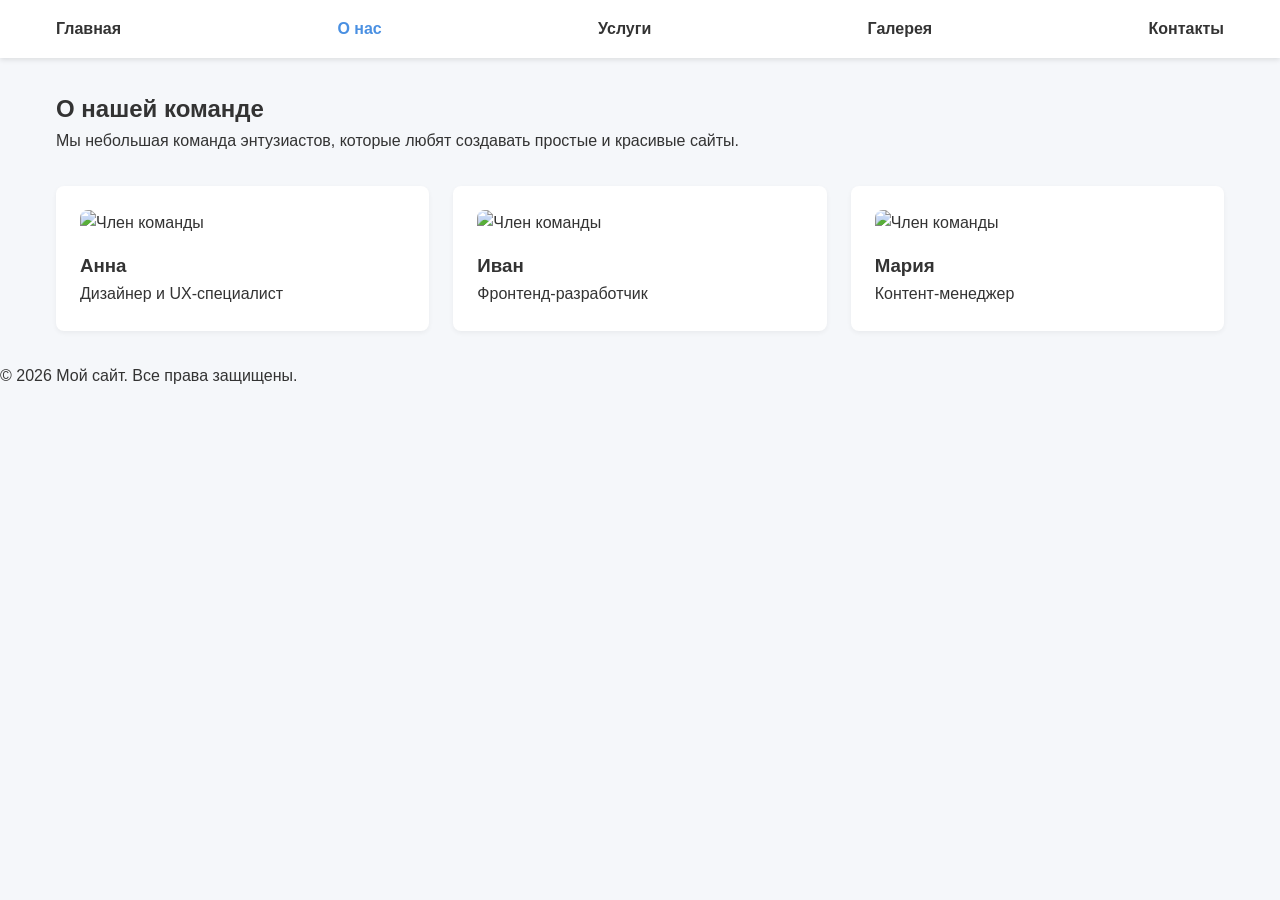
==== about.html @ 513c691a "Add new files and modifed README.md" ====
<!DOCTYPE html>
<html lang="ru">
<head>
  <meta charset="UTF-8" />
  <meta name="viewport" content="width=device-width, initial-scale=1.0" />
  <title>О нас | Мой сайт</title>
  <link rel="stylesheet" href="css/style.css" />
</head>
<body>
  <header>
    <nav>
      <a href="index.html">Главная</a>
      <a href="about.html" class="active">О нас</a>
      <a href="services.html">Услуги</a>
      <a href="gallery.html">Галерея</a>
      <a href="contact.html">Контакты</a>
    </nav>
  </header>

  <main>
    <section class="page-intro">
      <h2>О нашей команде</h2>
      <p>Мы небольшая команда энтузиастов, которые любят создавать простые и красивые сайты.</p>
    </section>

    <section class="team">
      <div class="member slide-up">
        <img src="https://images.unsplash.com/photo-1573496359142-b8d87734a5a2?w=400&q=80" alt="Член команды" />
        <h3>Анна</h3>
        <p>Дизайнер и UX-специалист</p>
      </div>
      <div class="member slide-up">
        <img src="https://images.unsplash.com/photo-1519085360753-af0119f7cbe7?w=400&q=80" alt="Член команды" />
        <h3>Иван</h3>
        <p>Фронтенд-разработчик</p>
      </div>
      <div class="member slide-up">
        <img src="https://images.unsplash.com/photo-1494790108377-be9c29b29330?w=400&q=80" alt="Член команды" />
        <h3>Мария</h3>
        <p>Контент-менеджер</p>
      </div>
    </section>
  </main>

  <footer>
    <p>&copy; 2026 Мой сайт. Все права защищены.</p>
  </footer>

  <script src="js/script.js"></script>
</body>
</html>
---- css/style.css ----
:root {
  --primary: #4a90e2;
  --secondary: #f5f7fa;
  --dark: #333;
  --light: #fff;
}

* { box-sizing: border-box; margin: 0; padding: 0; }

body {
  font-family: Arial, sans-serif;
  line-height: 1.6;
  color: var(--dark);
  background: var(--secondary);
}

header {
  background: var(--light);
  padding: 1rem 0;
  box-shadow: 0 2px 5px rgba(0,0,0,0.1);
}

nav {
  max-width: 1200px;
  margin: 0 auto;
  display: flex;
  justify-content: space-between;
  align-items: center;
  flex-wrap: wrap;
  gap: 1rem;
  padding: 0 1rem;
}

nav a {
  text-decoration: none;
  color: var(--dark);
  font-weight: 600;
  transition: color 0.3s;
}

nav a:hover, nav a.active {
  color: var(--primary);
}

main {
  max-width: 1200px;
  margin: 2rem auto;
  padding: 0 1rem;
}

.hero {
  text-align: center;
  padding: 3rem 1rem;
  background: linear-gradient(135deg, var(--primary), #2c5aa0);
  color: var(--light);
  border-radius: 8px;
  margin-bottom: 2rem;
}

.hero h1 { margin-bottom: 1rem; }

#cta-button {
  margin-top: 1rem;
  padding: 0.75rem 1.5rem;
  background: var(--light);
  color: var(--primary);
  border: none;
  border-radius: 4px;
  cursor: pointer;
  font-size: 1rem;
  transition: transform 0.2s, background 0.2s;
}

#cta-button:hover {
  transform: scale(1.05);
  background: #eef2f7;
}

.features, .team, .services-grid, .gallery-grid {
  display: grid;
  grid-template-columns: repeat(auto-fit, minmax(300px, 1fr));
  gap: 1.5rem;
  margin-top: 2rem;
}

.card, .member, .service-card {
  background: var(--light);
  padding: 1.5rem;
  border-radius: 8px;
  box-shadow: 0 2px 5px rgba(0,0,0,0.05);
}

.member img {
  width: 100%;
  height: 250px;
  object-fit: cover;
  border-radius: 8px;
  margin-bottom: 1rem;
}

.service-card .action-btn {
  margin-top: 1rem;
  padding: 0.5rem 1rem;
  background: var(--primary);
  color: var(--light);
  border: none;
  border-radius: 4px;
  cursor: pointer;
}

.gallery-item {
  width: 100%;
  border-radius: 8px;
  display: block;
  transition: transform 0.3s ease;
}

.zoom-on-hover:hover { transform: scale(1.05); }

.contact-form-wrapper {
  max-width: 500px;
  margin: 0 auto;
}

form label { display: block; margin-top: 1rem; font-weight: 600; }
form input, form textarea {
  width: 100%;
  padding: 0.75rem;
  margin-top: 0.5rem;
  border: 1px solid #ccc;
  border-radius: 4px;
}

form button {
  margin-top: 1.5rem;
}
@keyframes shake {
  0% { transform: translateX(0); }
  10% { transform: translateX(-5px); }
  20% { transform: translateX(5px); }
  30% { transform: translateX(-5px); }
  40% { transform: translateX(5px); }
  50% { transform: translateX(-5px); }
  60% { transform: translateX(5px); }
  70% { transform: translateX(-5px); }
  80% { transform: translateX(5px); }
  90% { transform: translateX(-5px); }
  100% { transform: translateX(0); }
}
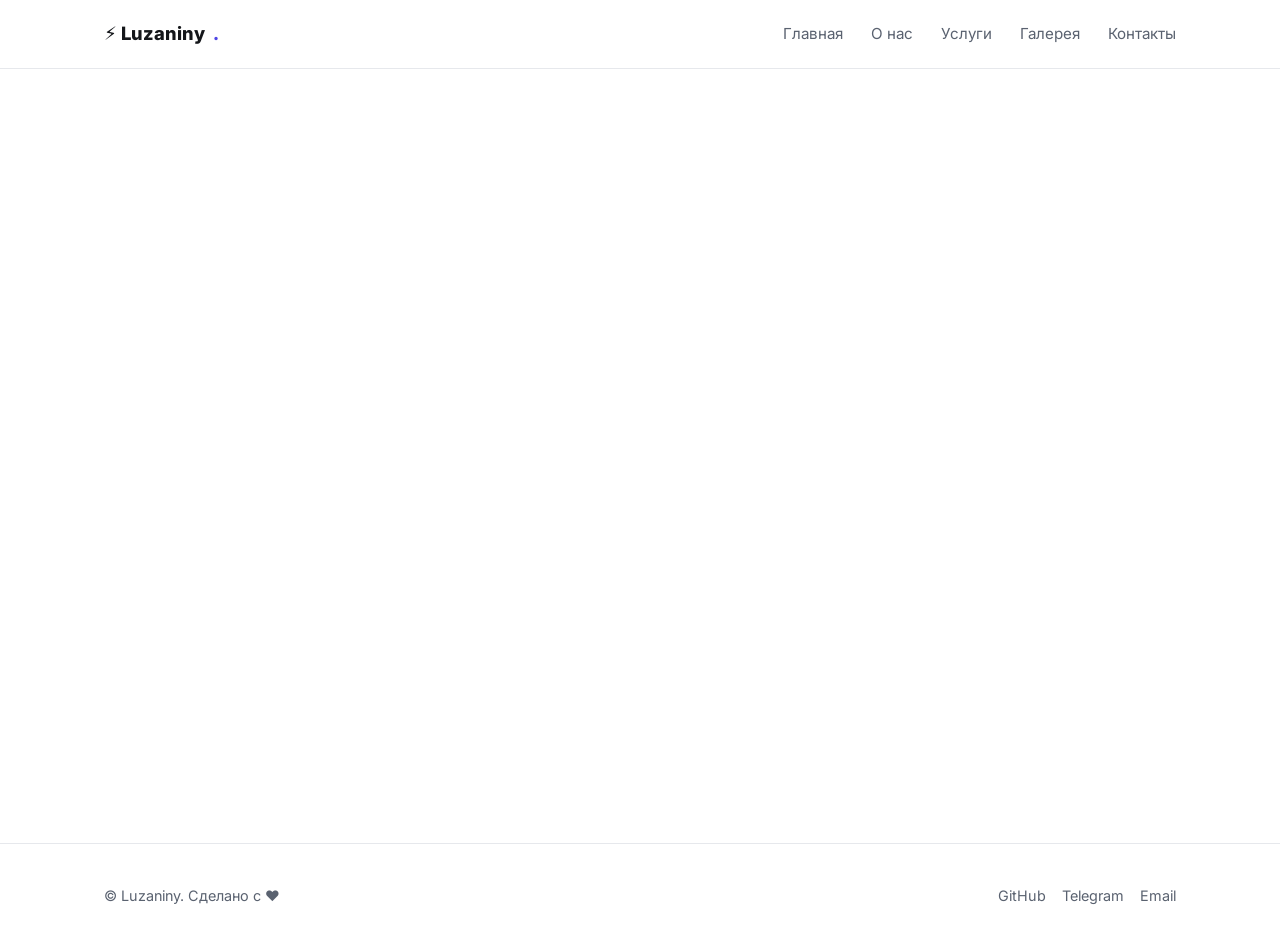
==== commit 9a0f48d1: "Updates all files" ====
--- a/about.html
+++ b/about.html
@@ -3,49 +3,90 @@
 <head>
   <meta charset="UTF-8" />
   <meta name="viewport" content="width=device-width, initial-scale=1.0" />
-  <title>О нас | Мой сайт</title>
+  <title>О нас — Luzaniny</title>
+  <meta name="description" content="Небольшая команда, создающая статические сайты с 2020 года." />
+  <link rel="icon" href="data:image/svg+xml,<svg xmlns='http://www.w3.org/2000/svg' viewBox='0 0 100 100'><text y='.9em' font-size='90'>⚡</text></svg>" />
+  <link rel="preconnect" href="https://fonts.googleapis.com" />
+  <link rel="preconnect" href="https://fonts.gstatic.com" crossorigin />
+  <link href="https://fonts.googleapis.com/css2?family=Inter:wght@400;500;600;700;800&display=swap" rel="stylesheet" />
   <link rel="stylesheet" href="css/style.css" />
 </head>
 <body>
-  <header>
-    <nav>
-      <a href="index.html">Главная</a>
-      <a href="about.html" class="active">О нас</a>
-      <a href="services.html">Услуги</a>
-      <a href="gallery.html">Галерея</a>
-      <a href="contact.html">Контакты</a>
-    </nav>
+
+  <header class="site-header">
+    <div class="container nav">
+      <a href="index.html" class="logo">⚡ Luzaniny<span>.</span></a>
+      <ul class="nav-links" id="navLinks">
+        <li><a href="index.html">Главная</a></li>
+        <li><a href="about.html">О нас</a></li>
+        <li><a href="services.html">Услуги</a></li>
+        <li><a href="gallery.html">Галерея</a></li>
+        <li><a href="contacts.html">Контакты</a></li>
+      </ul>
+      <button class="burger" id="burger" aria-label="Меню">
+        <span></span><span></span><span></span>
+      </button>
+    </div>
   </header>
 
   <main>
-    <section class="page-intro">
-      <h2>О нашей команде</h2>
-      <p>Мы небольшая команда энтузиастов, которые любят создавать простые и красивые сайты.</p>
-    </section>
+    <section class="container">
+      <div class="section-head reveal">
+        <h2>О нас</h2>
+        <p>Небольшая команда, которая любит чистый код и продуманный дизайн</p>
+      </div>
 
-    <section class="team">
-      <div class="member slide-up">
-        <img src="https://images.unsplash.com/photo-1573496359142-b8d87734a5a2?w=400&q=80" alt="Член команды" />
-        <h3>Анна</h3>
-        <p>Дизайнер и UX-специалист</p>
+      <div class="about-grid">
+        <div class="about-text reveal">
+          <h2>Кто мы</h2>
+          <p>
+            Мы — команда веб-разработчиков, специализирующаяся на создании
+            статических сайтов: лендингов, портфолио и визиток.
+            С 2020 года мы помогли десяткам клиентов запустить быстрые,
+            красивые и надёжные сайты без лишних зависимостей.
+          </p>
+          <p>
+            Наш подход прост: минимум технологий — максимум результата.
+            Мы используем чистый HTML, CSS и JavaScript, чтобы сайт
+            загружался мгновенно и работал на любом устройстве.
+          </p>
+          <p>
+            Каждый проект мы начинаем с обсуждения задачи, а не с шаблона.
+            Это позволяет подобрать решение под конкретные цели клиента.
+          </p>
+        </div>
+        <div class="about-visual reveal">👥</div>
       </div>
-      <div class="member slide-up">
-        <img src="https://images.unsplash.com/photo-1519085360753-af0119f7cbe7?w=400&q=80" alt="Член команды" />
-        <h3>Иван</h3>
-        <p>Фронтенд-разработчик</p>
-      </div>
-      <div class="member slide-up">
-        <img src="https://images.unsplash.com/photo-1494790108377-be9c29b29330?w=400&q=80" alt="Член команды" />
-        <h3>Мария</h3>
-        <p>Контент-менеджер</p>
+
+      <div class="stats reveal">
+        <div class="stat">
+          <b>50+</b>
+          <span>Проектов сдано</span>
+        </div>
+        <div class="stat">
+          <b>5 лет</b>
+          <span>На рынке</span>
+        </div>
+        <div class="stat">
+          <b>98%</b>
+          <span>Довольных клиентов</span>
+        </div>
       </div>
     </section>
   </main>
 
   <footer>
-    <p>&copy; 2026 Мой сайт. Все права защищены.</p>
+    <div class="container footer-inner">
+      <div>© <span id="year"></span> Luzaniny. Сделано с ♥</div>
+      <div class="socials">
+        <a href="https://github.com/luzaninyhsema-dev" target="_blank" rel="noopener">GitHub</a>
+        <a href="https://t.me/" target="_blank" rel="noopener">Telegram</a>
+        <a href="mailto:hello@example.com">Email</a>
+      </div>
+    </div>
   </footer>
 
-  <script src="js/script.js"></script>
+  <button class="to-top" id="toTop" aria-label="Наверх">↑</button>
+  <script src="js/main.js"></script>
 </body>
-</html>
+</html>
--- a/css/style.css
+++ b/css/style.css
@@ -1,149 +1,534 @@
+/* ---------- Переменные ---------- */
 :root {
-  --primary: #4a90e2;
-  --secondary: #f5f7fa;
-  --dark: #333;
-  --light: #fff;
-}
-
+  --bg: #ffffff;
+  --bg-soft: #f6f7f9;
+  --text: #14161a;
+  --text-soft: #5a6270;
+  --border: #e6e8ec;
+  --accent: #4f46e5;
+  --accent-hover: #4338ca;
+  --radius: 14px;
+  --shadow: 0 8px 24px rgba(20, 22, 26, 0.06);
+  --shadow-lg: 0 16px 40px rgba(20, 22, 26, 0.10);
+  --max: 1120px;
+  --pad: 24px;
+}
+
+@media (prefers-color-scheme: dark) {
+  :root {
+    --bg: #0e1014;
+    --bg-soft: #161a21;
+    --text: #f2f4f8;
+    --text-soft: #a1a8b4;
+    --border: #232833;
+    --accent: #818cf8;
+    --accent-hover: #a5b4fc;
+    --shadow: 0 8px 24px rgba(0,0,0,0.4);
+    --shadow-lg: 0 16px 40px rgba(0,0,0,0.55);
+  }
+}
+
+/* ---------- База ---------- */
 * { box-sizing: border-box; margin: 0; padding: 0; }
+html { scroll-behavior: smooth; }
 
 body {
-  font-family: Arial, sans-serif;
+  font-family: 'Inter', system-ui, -apple-system, 'Segoe UI', Roboto, sans-serif;
+  background: var(--bg);
+  color: var(--text);
   line-height: 1.6;
-  color: var(--dark);
-  background: var(--secondary);
-}
-
-header {
-  background: var(--light);
-  padding: 1rem 0;
-  box-shadow: 0 2px 5px rgba(0,0,0,0.1);
-}
-
-nav {
-  max-width: 1200px;
+  -webkit-font-smoothing: antialiased;
+  transition: background .3s, color .3s;
+}
+
+img { max-width: 100%; display: block; }
+a { color: inherit; text-decoration: none; }
+h1, h2, h3 { line-height: 1.2; letter-spacing: -0.02em; }
+h1 { font-size: clamp(2rem, 5vw, 3.5rem); font-weight: 800; }
+h2 { font-size: clamp(1.6rem, 3.5vw, 2.4rem); font-weight: 700; }
+h3 { font-size: 1.15rem; font-weight: 600; }
+
+.container {
+  max-width: var(--max);
   margin: 0 auto;
-  display: flex;
+  padding: 0 var(--pad);
+}
+
+section { padding: 96px 0; }
+
+/* ---------- Кнопки ---------- */
+.btn {
+  display: inline-flex;
+  align-items: center;
+  gap: 8px;
+  padding: 12px 22px;
+  border-radius: 10px;
+  font-weight: 600;
+  font-size: 0.95rem;
+  border: 1px solid transparent;
+  cursor: pointer;
+  transition: transform .15s, background .2s, border-color .2s, color .2s;
+  font-family: inherit;
+}
+.btn:active { transform: scale(0.98); }
+.btn-primary { background: var(--accent); color: #fff; }
+.btn-primary:hover { background: var(--accent-hover); }
+.btn-ghost {
+  background: transparent;
+  border-color: var(--border);
+  color: var(--text);
+}
+.btn-ghost:hover { border-color: var(--accent); color: var(--accent); }
+
+/* ---------- Header ---------- */
+.site-header {
+  position: sticky;
+  top: 0;
+  z-index: 100;
+  background: color-mix(in srgb, var(--bg) 85%, transparent);
+  backdrop-filter: blur(12px);
+  border-bottom: 1px solid var(--border);
+}
+.nav {
+  display: flex;
+  align-items: center;
   justify-content: space-between;
-  align-items: center;
+  height: 68px;
+}
+.logo {
+  font-weight: 800;
+  font-size: 1.15rem;
+  display: flex;
+  align-items: center;
+  gap: 8px;
+}
+.logo span { color: var(--accent); }
+
+.nav-links {
+  display: flex;
+  gap: 28px;
+  list-style: none;
+}
+.nav-links a {
+  font-size: 0.95rem;
+  color: var(--text-soft);
+  transition: color .2s;
+  padding: 6px 0;
+  position: relative;
+}
+.nav-links a:hover { color: var(--text); }
+.nav-links a.active {
+  color: var(--accent);
+  font-weight: 600;
+}
+.nav-links a.active::after {
+  content: '';
+  position: absolute;
+  left: 0; right: 0; bottom: -2px;
+  height: 2px;
+  background: var(--accent);
+  border-radius: 2px;
+}
+
+.burger {
+  display: none;
+  background: none;
+  border: none;
+  cursor: pointer;
+  width: 40px;
+  height: 40px;
+  flex-direction: column;
+  justify-content: center;
+  gap: 5px;
+  align-items: center;
+}
+.burger span {
+  display: block;
+  width: 22px;
+  height: 2px;
+  background: var(--text);
+  transition: .25s;
+}
+
+/* ---------- Hero ---------- */
+.hero { padding: 120px 0 96px; text-align: center; }
+.hero p.lead {
+  font-size: clamp(1rem, 2vw, 1.2rem);
+  color: var(--text-soft);
+  max-width: 640px;
+  margin: 20px auto 36px;
+}
+.hero-actions {
+  display: flex;
+  gap: 12px;
+  justify-content: center;
   flex-wrap: wrap;
-  gap: 1rem;
-  padding: 0 1rem;
-}
-
-nav a {
-  text-decoration: none;
-  color: var(--dark);
-  font-weight: 600;
-  transition: color 0.3s;
-}
-
-nav a:hover, nav a.active {
-  color: var(--primary);
-}
-
-main {
-  max-width: 1200px;
-  margin: 2rem auto;
-  padding: 0 1rem;
-}
-
-.hero {
+}
+
+.badge {
+  display: inline-flex;
+  align-items: center;
+  gap: 8px;
+  padding: 6px 14px;
+  border-radius: 999px;
+  border: 1px solid var(--border);
+  background: var(--bg-soft);
+  color: var(--text-soft);
+  font-size: 0.85rem;
+  margin-bottom: 24px;
+}
+.badge::before {
+  content: '';
+  width: 6px; height: 6px;
+  background: #22c55e;
+  border-radius: 50%;
+  box-shadow: 0 0 0 3px color-mix(in srgb, #22c55e 25%, transparent);
+}
+
+/* ---------- Секции ---------- */
+.section-head {
   text-align: center;
-  padding: 3rem 1rem;
-  background: linear-gradient(135deg, var(--primary), #2c5aa0);
-  color: var(--light);
-  border-radius: 8px;
-  margin-bottom: 2rem;
-}
-
-.hero h1 { margin-bottom: 1rem; }
-
-#cta-button {
-  margin-top: 1rem;
-  padding: 0.75rem 1.5rem;
-  background: var(--light);
-  color: var(--primary);
+  max-width: 640px;
+  margin: 0 auto;
+}
+.section-head p { color: var(--text-soft); margin-top: 12px; }
+
+/* ---------- Features ---------- */
+.features-grid {
+  display: grid;
+  grid-template-columns: repeat(auto-fit, minmax(260px, 1fr));
+  gap: 20px;
+  margin-top: 56px;
+}
+.feature {
+  background: var(--bg-soft);
+  border: 1px solid var(--border);
+  padding: 28px;
+  border-radius: var(--radius);
+  transition: transform .25s, box-shadow .25s, border-color .25s;
+}
+.feature:hover {
+  transform: translateY(-4px);
+  box-shadow: var(--shadow-lg);
+  border-color: color-mix(in srgb, var(--accent) 40%, var(--border));
+}
+.feature-icon {
+  font-size: 1.6rem;
+  width: 46px;
+  height: 46px;
+  display: flex;
+  align-items: center;
+  justify-content: center;
+  background: color-mix(in srgb, var(--accent) 12%, transparent);
+  border-radius: 12px;
+  margin-bottom: 18px;
+}
+.feature p { color: var(--text-soft); margin-top: 8px; font-size: 0.95rem; }
+
+/* ---------- Общий grid карточек ---------- */
+.cards-grid {
+  display: grid;
+  grid-template-columns: repeat(auto-fit, minmax(280px, 1fr));
+  gap: 20px;
+  margin-top: 56px;
+}
+.card {
+  border-radius: var(--radius);
+  overflow: hidden;
+  border: 1px solid var(--border);
+  background: var(--bg-soft);
+  transition: transform .25s, box-shadow .25s;
+}
+.card:hover { transform: translateY(-4px); box-shadow: var(--shadow-lg); }
+.card-thumb {
+  aspect-ratio: 16 / 10;
+  display: flex;
+  align-items: center;
+  justify-content: center;
+  color: #fff;
+  font-size: 2rem;
+  font-weight: 800;
+  background: linear-gradient(135deg, var(--accent), color-mix(in srgb, var(--accent) 40%, #ec4899));
+}
+.card-body { padding: 20px; }
+.card-body p { color: var(--text-soft); font-size: 0.92rem; margin-top: 6px; }
+
+/* ---------- About page ---------- */
+.about-grid {
+  display: grid;
+  grid-template-columns: 1.2fr 1fr;
+  gap: 60px;
+  align-items: center;
+  margin-top: 40px;
+}
+.about-text p { color: var(--text-soft); margin-bottom: 16px; }
+.about-text h2 { margin-bottom: 20px; }
+.about-visual {
+  aspect-ratio: 1;
+  border-radius: var(--radius);
+  background: linear-gradient(135deg, var(--accent), color-mix(in srgb, var(--accent) 40%, #ec4899));
+  display: flex;
+  align-items: center;
+  justify-content: center;
+  font-size: 5rem;
+  color: #fff;
+}
+
+.stats {
+  display: grid;
+  grid-template-columns: repeat(3, 1fr);
+  gap: 20px;
+  margin-top: 64px;
+}
+.stat {
+  text-align: center;
+  padding: 24px;
+  border: 1px solid var(--border);
+  border-radius: var(--radius);
+  background: var(--bg-soft);
+}
+.stat b {
+  display: block;
+  font-size: 2rem;
+  color: var(--accent);
+  font-weight: 800;
+}
+.stat span { color: var(--text-soft); font-size: 0.9rem; }
+
+/* ---------- Services ---------- */
+.services-list {
+  display: grid;
+  gap: 20px;
+  margin-top: 56px;
+}
+.service {
+  display: grid;
+  grid-template-columns: 60px 1fr auto;
+  gap: 24px;
+  align-items: center;
+  padding: 28px;
+  border: 1px solid var(--border);
+  border-radius: var(--radius);
+  background: var(--bg-soft);
+  transition: transform .25s, box-shadow .25s, border-color .25s;
+}
+.service:hover {
+  transform: translateY(-3px);
+  box-shadow: var(--shadow-lg);
+  border-color: color-mix(in srgb, var(--accent) 40%, var(--border));
+}
+.service-icon {
+  font-size: 1.8rem;
+  width: 60px;
+  height: 60px;
+  display: flex;
+  align-items: center;
+  justify-content: center;
+  background: color-mix(in srgb, var(--accent) 12%, transparent);
+  border-radius: 14px;
+}
+.service-body p { color: var(--text-soft); margin-top: 6px; font-size: 0.95rem; }
+.service-price {
+  font-weight: 700;
+  color: var(--accent);
+  font-size: 1.1rem;
+  white-space: nowrap;
+}
+
+/* ---------- Gallery ---------- */
+.gallery-grid {
+  display: grid;
+  grid-template-columns: repeat(auto-fill, minmax(240px, 1fr));
+  gap: 16px;
+  margin-top: 56px;
+}
+.gallery-item {
+  aspect-ratio: 1;
+  border-radius: var(--radius);
+  overflow: hidden;
+  cursor: pointer;
+  position: relative;
+  background: linear-gradient(135deg, var(--accent), color-mix(in srgb, var(--accent) 40%, #ec4899));
+  display: flex;
+  align-items: center;
+  justify-content: center;
+  color: #fff;
+  font-size: 2.2rem;
+  font-weight: 800;
+  transition: transform .3s, box-shadow .3s;
+}
+.gallery-item:hover { transform: scale(1.03); box-shadow: var(--shadow-lg); }
+.gallery-item::after {
+  content: '🔍';
+  position: absolute;
+  inset: 0;
+  background: rgba(0,0,0,0.4);
+  display: flex;
+  align-items: center;
+  justify-content: center;
+  font-size: 2rem;
+  opacity: 0;
+  transition: opacity .25s;
+}
+.gallery-item:hover::after { opacity: 1; }
+
+/* Lightbox */
+.lightbox {
+  position: fixed;
+  inset: 0;
+  background: rgba(0,0,0,0.85);
+  z-index: 999;
+  display: none;
+  align-items: center;
+  justify-content: center;
+  padding: 24px;
+  cursor: zoom-out;
+}
+.lightbox.open { display: flex; }
+.lightbox-content {
+  max-width: 90vw;
+  max-height: 90vh;
+  color: #fff;
+  font-size: 5rem;
+  font-weight: 800;
+  padding: 60px 80px;
+  border-radius: var(--radius);
+  background: linear-gradient(135deg, var(--accent), color-mix(in srgb, var(--accent) 40%, #ec4899));
+}
+
+/* ---------- Contact ---------- */
+.contact-wrap {
+  display: grid;
+  grid-template-columns: 1fr 1.2fr;
+  gap: 60px;
+  margin-top: 56px;
+}
+.contact-info p { color: var(--text-soft); margin-bottom: 24px; }
+.contact-item {
+  display: flex;
+  align-items: center;
+  gap: 14px;
+  padding: 14px 0;
+  border-bottom: 1px solid var(--border);
+}
+.contact-item:last-child { border-bottom: none; }
+.contact-item b { display: block; }
+.contact-item span { color: var(--text-soft); font-size: 0.9rem; }
+.contact-item .icon {
+  font-size: 1.3rem;
+  width: 42px; height: 42px;
+  display: flex; align-items: center; justify-content: center;
+  background: color-mix(in srgb, var(--accent) 12%, transparent);
+  border-radius: 10px;
+}
+
+.contact-form {
+  display: grid;
+  gap: 14px;
+}
+.contact-form input,
+.contact-form textarea {
+  width: 100%;
+  padding: 14px 16px;
+  border-radius: 10px;
+  border: 1px solid var(--border);
+  background: var(--bg);
+  color: var(--text);
+  font-family: inherit;
+  font-size: 0.95rem;
+  transition: border-color .2s, box-shadow .2s;
+}
+.contact-form input:focus,
+.contact-form textarea:focus {
+  outline: none;
+  border-color: var(--accent);
+  box-shadow: 0 0 0 3px color-mix(in srgb, var(--accent) 20%, transparent);
+}
+.contact-form textarea { min-height: 140px; resize: vertical; }
+
+/* ---------- Footer ---------- */
+footer {
+  padding: 40px 0;
+  border-top: 1px solid var(--border);
+}
+.footer-inner {
+  display: flex;
+  justify-content: space-between;
+  align-items: center;
+  flex-wrap: wrap;
+  gap: 16px;
+  color: var(--text-soft);
+  font-size: 0.9rem;
+}
+.socials { display: flex; gap: 16px; }
+.socials a { transition: color .2s; }
+.socials a:hover { color: var(--accent); }
+
+/* ---------- Наверх ---------- */
+.to-top {
+  position: fixed;
+  bottom: 24px;
+  right: 24px;
+  width: 44px;
+  height: 44px;
+  border-radius: 50%;
+  background: var(--accent);
+  color: #fff;
   border: none;
-  border-radius: 4px;
   cursor: pointer;
-  font-size: 1rem;
-  transition: transform 0.2s, background 0.2s;
-}
-
-#cta-button:hover {
-  transform: scale(1.05);
-  background: #eef2f7;
-}
-
-.features, .team, .services-grid, .gallery-grid {
-  display: grid;
-  grid-template-columns: repeat(auto-fit, minmax(300px, 1fr));
-  gap: 1.5rem;
-  margin-top: 2rem;
-}
-
-.card, .member, .service-card {
-  background: var(--light);
-  padding: 1.5rem;
-  border-radius: 8px;
-  box-shadow: 0 2px 5px rgba(0,0,0,0.05);
-}
-
-.member img {
-  width: 100%;
-  height: 250px;
-  object-fit: cover;
-  border-radius: 8px;
-  margin-bottom: 1rem;
-}
-
-.service-card .action-btn {
-  margin-top: 1rem;
-  padding: 0.5rem 1rem;
-  background: var(--primary);
-  color: var(--light);
-  border: none;
-  border-radius: 4px;
-  cursor: pointer;
-}
-
-.gallery-item {
-  width: 100%;
-  border-radius: 8px;
-  display: block;
-  transition: transform 0.3s ease;
-}
-
-.zoom-on-hover:hover { transform: scale(1.05); }
-
-.contact-form-wrapper {
-  max-width: 500px;
-  margin: 0 auto;
-}
-
-form label { display: block; margin-top: 1rem; font-weight: 600; }
-form input, form textarea {
-  width: 100%;
-  padding: 0.75rem;
-  margin-top: 0.5rem;
-  border: 1px solid #ccc;
-  border-radius: 4px;
-}
-
-form button {
-  margin-top: 1.5rem;
-}
-@keyframes shake {
-  0% { transform: translateX(0); }
-  10% { transform: translateX(-5px); }
-  20% { transform: translateX(5px); }
-  30% { transform: translateX(-5px); }
-  40% { transform: translateX(5px); }
-  50% { transform: translateX(-5px); }
-  60% { transform: translateX(5px); }
-  70% { transform: translateX(-5px); }
-  80% { transform: translateX(5px); }
-  90% { transform: translateX(-5px); }
-  100% { transform: translateX(0); }
-}
+  display: flex;
+  align-items: center;
+  justify-content: center;
+  opacity: 0;
+  pointer-events: none;
+  transition: opacity .3s, transform .3s;
+  box-shadow: var(--shadow-lg);
+  font-size: 1.2rem;
+  z-index: 90;
+}
+.to-top.visible { opacity: 1; pointer-events: auto; }
+.to-top:hover { transform: translateY(-3px); }
+
+/* ---------- Появление при скролле ---------- */
+.reveal {
+  opacity: 0;
+  transform: translateY(24px);
+  transition: opacity .7s ease, transform .7s ease;
+}
+.reveal.visible { opacity: 1; transform: none; }
+
+/* ---------- Адаптив ---------- */
+@media (max-width: 860px) {
+  .about-grid,
+  .contact-wrap { grid-template-columns: 1fr; gap: 40px; }
+  .service { grid-template-columns: 60px 1fr; }
+  .service-price { grid-column: 2; }
+}
+
+@media (max-width: 760px) {
+  section { padding: 72px 0; }
+  .hero { padding: 80px 0 64px; }
+  .nav-links {
+    position: fixed;
+    inset: 68px 0 auto 0;
+    flex-direction: column;
+    background: var(--bg);
+    border-bottom: 1px solid var(--border);
+    padding: 20px var(--pad);
+    gap: 16px;
+    transform: translateY(-120%);
+    transition: transform .3s;
+  }
+  .nav-links.open { transform: translateY(0); }
+  .burger { display: flex; }
+  .burger.open span:nth-child(1) { transform: translateY(7px) rotate(45deg); }
+  .burger.open span:nth-child(2) { opacity: 0; }
+  .burger.open span:nth-child(3) { transform: translateY(-7px) rotate(-45deg); }
+  .stats { grid-template-columns: 1fr; }
+}
+
+@media (prefers-reduced-motion: reduce) {
+  * { animation: none !important; transition: none !important; }
+  html { scroll-behavior: auto; }
+  .reveal { opacity: 1; transform: none; }
+}
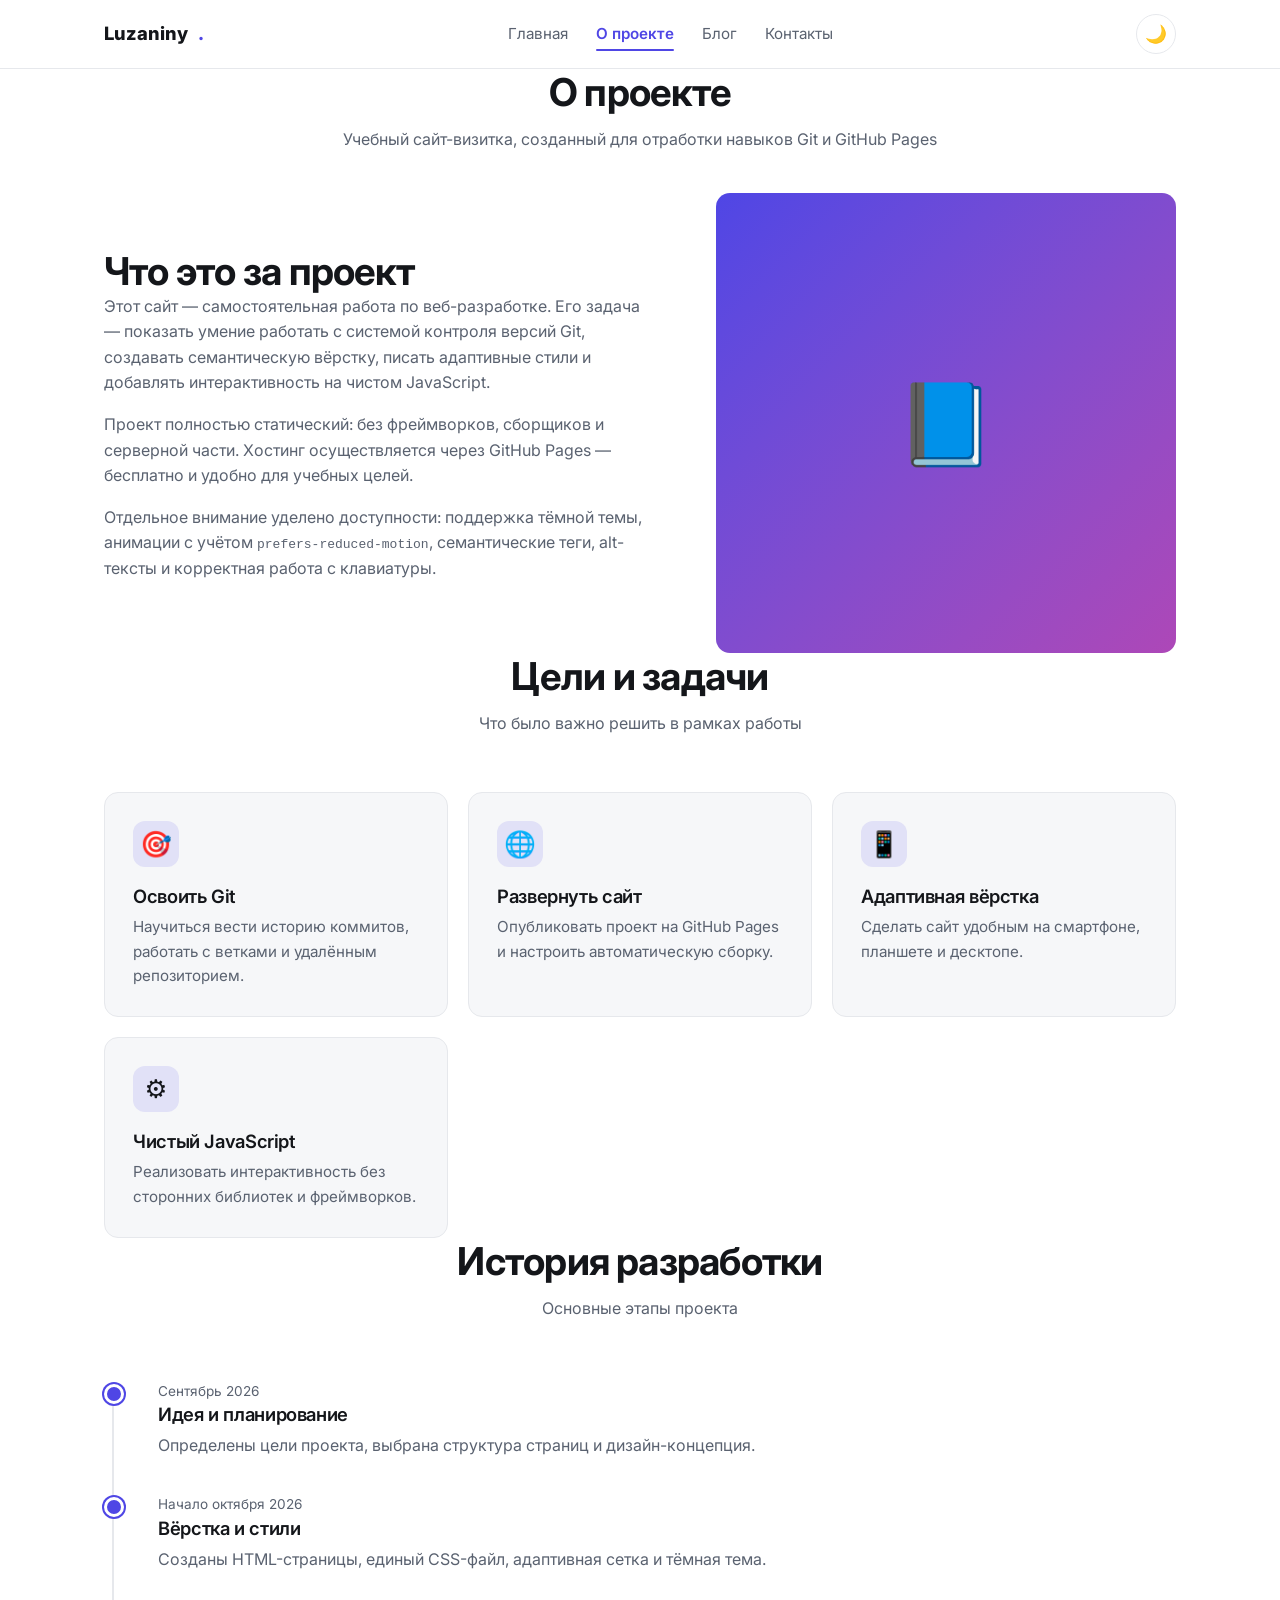
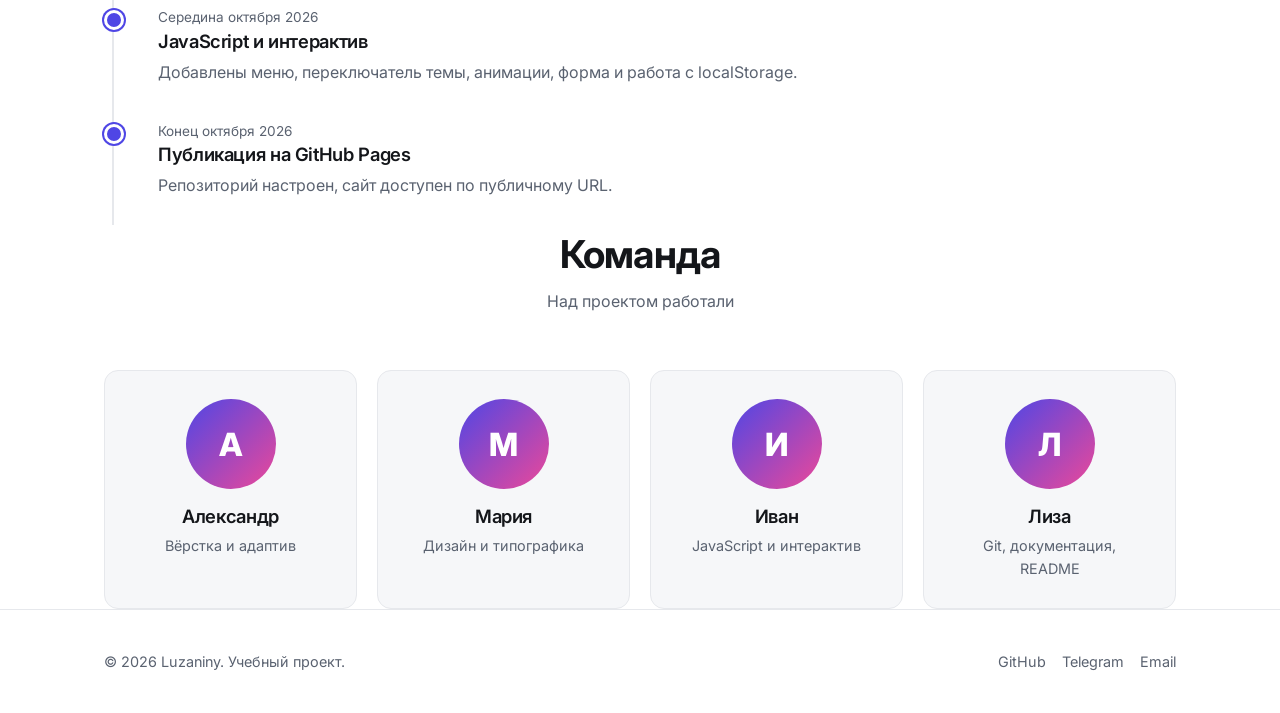
==== commit 5fc811ad: "Update all files" ====
--- a/about.html
+++ b/about.html
@@ -3,8 +3,8 @@
 <head>
   <meta charset="UTF-8" />
   <meta name="viewport" content="width=device-width, initial-scale=1.0" />
-  <title>О нас — Luzaniny</title>
-  <meta name="description" content="Небольшая команда, создающая статические сайты с 2020 года." />
+  <title>О проекте — Luzaniny</title>
+  <meta name="description" content="Цели, задачи, команда и история разработки сайта-визитки." />
   <link rel="icon" href="data:image/svg+xml,<svg xmlns='http://www.w3.org/2000/svg' viewBox='0 0 100 100'><text y='.9em' font-size='90'>⚡</text></svg>" />
   <link rel="preconnect" href="https://fonts.googleapis.com" />
   <link rel="preconnect" href="https://fonts.gstatic.com" crossorigin />
@@ -15,61 +15,143 @@
 
   <header class="site-header">
     <div class="container nav">
-      <a href="index.html" class="logo">⚡ Luzaniny<span>.</span></a>
+      <a href="index.html" class="logo">
+        <img src="img/logo.png" alt="Логотип" onerror="this.style.display='none'" />
+        Luzaniny<span>.</span>
+      </a>
       <ul class="nav-links" id="navLinks">
         <li><a href="index.html">Главная</a></li>
-        <li><a href="about.html">О нас</a></li>
-        <li><a href="services.html">Услуги</a></li>
-        <li><a href="gallery.html">Галерея</a></li>
-        <li><a href="contacts.html">Контакты</a></li>
+        <li><a href="about.html">О проекте</a></li>
+        <li><a href="blog.html">Блог</a></li>
+        <li><a href="contact.html">Контакты</a></li>
       </ul>
-      <button class="burger" id="burger" aria-label="Меню">
-        <span></span><span></span><span></span>
-      </button>
+      <div class="nav-actions">
+        <button class="theme-toggle" id="themeToggle" aria-label="Сменить тему">🌙</button>
+        <button class="burger" id="burger" aria-label="Меню">
+          <span></span><span></span><span></span>
+        </button>
+      </div>
     </div>
   </header>
 
   <main>
+    <!-- Описание проекта -->
     <section class="container">
       <div class="section-head reveal">
-        <h2>О нас</h2>
-        <p>Небольшая команда, которая любит чистый код и продуманный дизайн</p>
+        <h2>О проекте</h2>
+        <p>Учебный сайт-визитка, созданный для отработки навыков Git и GitHub Pages</p>
       </div>
 
       <div class="about-grid">
         <div class="about-text reveal">
-          <h2>Кто мы</h2>
+          <h2>Что это за проект</h2>
           <p>
-            Мы — команда веб-разработчиков, специализирующаяся на создании
-            статических сайтов: лендингов, портфолио и визиток.
-            С 2020 года мы помогли десяткам клиентов запустить быстрые,
-            красивые и надёжные сайты без лишних зависимостей.
+            Этот сайт — самостоятельная работа по веб-разработке.
+            Его задача — показать умение работать с системой контроля версий Git,
+            создавать семантическую вёрстку, писать адаптивные стили и добавлять
+            интерактивность на чистом JavaScript.
           </p>
           <p>
-            Наш подход прост: минимум технологий — максимум результата.
-            Мы используем чистый HTML, CSS и JavaScript, чтобы сайт
-            загружался мгновенно и работал на любом устройстве.
+            Проект полностью статический: без фреймворков, сборщиков и серверной части.
+            Хостинг осуществляется через GitHub Pages — бесплатно и удобно для учебных целей.
           </p>
           <p>
-            Каждый проект мы начинаем с обсуждения задачи, а не с шаблона.
-            Это позволяет подобрать решение под конкретные цели клиента.
+            Отдельное внимание уделено доступности: поддержка тёмной темы,
+            анимации с учётом <code>prefers-reduced-motion</code>, семантические теги,
+            alt-тексты и корректная работа с клавиатуры.
           </p>
         </div>
-        <div class="about-visual reveal">👥</div>
+        <div class="about-visual reveal">📘</div>
+      </div>
+    </section>
+
+    <!-- Цели и задачи -->
+    <section class="container">
+      <div class="section-head reveal">
+        <h2>Цели и задачи</h2>
+        <p>Что было важно решить в рамках работы</p>
+      </div>
+      <div class="features-grid">
+        <div class="feature reveal">
+          <div class="feature-icon">🎯</div>
+          <h3>Освоить Git</h3>
+          <p>Научиться вести историю коммитов, работать с ветками и удалённым репозиторием.</p>
+        </div>
+        <div class="feature reveal">
+          <div class="feature-icon">🌐</div>
+          <h3>Развернуть сайт</h3>
+          <p>Опубликовать проект на GitHub Pages и настроить автоматическую сборку.</p>
+        </div>
+        <div class="feature reveal">
+          <div class="feature-icon">📱</div>
+          <h3>Адаптивная вёрстка</h3>
+          <p>Сделать сайт удобным на смартфоне, планшете и десктопе.</p>
+        </div>
+        <div class="feature reveal">
+          <div class="feature-icon">⚙️</div>
+          <h3>Чистый JavaScript</h3>
+          <p>Реализовать интерактивность без сторонних библиотек и фреймворков.</p>
+        </div>
+      </div>
+    </section>
+
+    <!-- История -->
+    <section class="container">
+      <div class="section-head reveal">
+        <h2>История разработки</h2>
+        <p>Основные этапы проекта</p>
       </div>
 
-      <div class="stats reveal">
-        <div class="stat">
-          <b>50+</b>
-          <span>Проектов сдано</span>
+      <div class="timeline">
+        <div class="timeline-item reveal">
+          <time>Сентябрь 2026</time>
+          <h3>Идея и планирование</h3>
+          <p>Определены цели проекта, выбрана структура страниц и дизайн-концепция.</p>
         </div>
-        <div class="stat">
-          <b>5 лет</b>
-          <span>На рынке</span>
+        <div class="timeline-item reveal">
+          <time>Начало октября 2026</time>
+          <h3>Вёрстка и стили</h3>
+          <p>Созданы HTML-страницы, единый CSS-файл, адаптивная сетка и тёмная тема.</p>
         </div>
-        <div class="stat">
-          <b>98%</b>
-          <span>Довольных клиентов</span>
+        <div class="timeline-item reveal">
+          <time>Середина октября 2026</time>
+          <h3>JavaScript и интерактив</h3>
+          <p>Добавлены меню, переключатель темы, анимации, форма и работа с localStorage.</p>
+        </div>
+        <div class="timeline-item reveal">
+          <time>Конец октября 2026</time>
+          <h3>Публикация на GitHub Pages</h3>
+          <p>Репозиторий настроен, сайт доступен по публичному URL.</p>
+        </div>
+      </div>
+    </section>
+
+    <!-- Команда -->
+    <section class="container">
+      <div class="section-head reveal">
+        <h2>Команда</h2>
+        <p>Над проектом работали</p>
+      </div>
+      <div class="team-grid">
+        <div class="team-member reveal">
+          <div class="team-avatar">А</div>
+          <h3>Александр</h3>
+          <p>Вёрстка и адаптив</p>
+        </div>
+        <div class="team-member reveal">
+          <div class="team-avatar">М</div>
+          <h3>Мария</h3>
+          <p>Дизайн и типографика</p>
+        </div>
+        <div class="team-member reveal">
+          <div class="team-avatar">И</div>
+          <h3>Иван</h3>
+          <p>JavaScript и интерактив</p>
+        </div>
+        <div class="team-member reveal">
+          <div class="team-avatar">Л</div>
+          <h3>Лиза</h3>
+          <p>Git, документация, README</p>
         </div>
       </div>
     </section>
@@ -77,7 +159,7 @@
 
   <footer>
     <div class="container footer-inner">
-      <div>© <span id="year"></span> Luzaniny. Сделано с ♥</div>
+      <div>© <span id="year"></span> Luzaniny. Учебный проект.</div>
       <div class="socials">
         <a href="https://github.com/luzaninyhsema-dev" target="_blank" rel="noopener">GitHub</a>
         <a href="https://t.me/" target="_blank" rel="noopener">Telegram</a>
@@ -87,6 +169,6 @@
   </footer>
 
   <button class="to-top" id="toTop" aria-label="Наверх">↑</button>
-  <script src="js/main.js"></script>
+  <script src="js/script.js"></script>
 </body>
 </html>
--- a/css/style.css
+++ b/css/style.css
@@ -1,4 +1,4 @@
-/* ---------- Переменные ---------- */
+/* ============ Переменные ============ */
 :root {
   --bg: #ffffff;
   --bg-soft: #f6f7f9;
@@ -14,8 +14,21 @@
   --pad: 24px;
 }
 
+/* Тёмная тема */
+html[data-theme="dark"] {
+  --bg: #0e1014;
+  --bg-soft: #161a21;
+  --text: #f2f4f8;
+  --text-soft: #a1a8b4;
+  --border: #232833;
+  --accent: #818cf8;
+  --accent-hover: #a5b4fc;
+  --shadow: 0 8px 24px rgba(0,0,0,0.4);
+  --shadow-lg: 0 16px 40px rgba(0,0,0,0.55);
+}
+
 @media (prefers-color-scheme: dark) {
-  :root {
+  html:not([data-theme="light"]) {
     --bg: #0e1014;
     --bg-soft: #161a21;
     --text: #f2f4f8;
@@ -28,7 +41,7 @@
   }
 }
 
-/* ---------- База ---------- */
+/* ============ База ============ */
 * { box-sizing: border-box; margin: 0; padding: 0; }
 html { scroll-behavior: smooth; }
 
@@ -44,487 +57,367 @@
 img { max-width: 100%; display: block; }
 a { color: inherit; text-decoration: none; }
 h1, h2, h3 { line-height: 1.2; letter-spacing: -0.02em; }
-h1 { font-size: clamp(2rem, 5vw, 3.5rem); font-weight: 800; }
+h1 { font-size: clamp(2rem, 5vw, 3.4rem); font-weight: 800; }
 h2 { font-size: clamp(1.6rem, 3.5vw, 2.4rem); font-weight: 700; }
 h3 { font-size: 1.15rem; font-weight: 600; }
 
-.container {
-  max-width: var(--max);
-  margin: 0 auto;
-  padding: 0 var(--pad);
-}
-
-section { padding: 96px 0; }
-
-/* ---------- Кнопки ---------- */
+.container { max-width: var(--max); margin: 0 auto; padding: 0 var(--pad); }
+section { padding: 88px 0; }
+
+/* ============ Кнопки ============ */
 .btn {
-  display: inline-flex;
-  align-items: center;
-  gap: 8px;
-  padding: 12px 22px;
-  border-radius: 10px;
-  font-weight: 600;
-  font-size: 0.95rem;
-  border: 1px solid transparent;
-  cursor: pointer;
+  display: inline-flex; align-items: center; gap: 8px;
+  padding: 12px 22px; border-radius: 10px;
+  font-weight: 600; font-size: 0.95rem;
+  border: 1px solid transparent; cursor: pointer;
   transition: transform .15s, background .2s, border-color .2s, color .2s;
   font-family: inherit;
 }
 .btn:active { transform: scale(0.98); }
 .btn-primary { background: var(--accent); color: #fff; }
 .btn-primary:hover { background: var(--accent-hover); }
-.btn-ghost {
-  background: transparent;
-  border-color: var(--border);
-  color: var(--text);
-}
+.btn-ghost { background: transparent; border-color: var(--border); color: var(--text); }
 .btn-ghost:hover { border-color: var(--accent); color: var(--accent); }
 
-/* ---------- Header ---------- */
+/* ============ Header ============ */
 .site-header {
-  position: sticky;
-  top: 0;
-  z-index: 100;
+  position: sticky; top: 0; z-index: 100;
   background: color-mix(in srgb, var(--bg) 85%, transparent);
   backdrop-filter: blur(12px);
   border-bottom: 1px solid var(--border);
 }
 .nav {
-  display: flex;
-  align-items: center;
-  justify-content: space-between;
+  display: flex; align-items: center; justify-content: space-between;
   height: 68px;
 }
 .logo {
-  font-weight: 800;
-  font-size: 1.15rem;
-  display: flex;
-  align-items: center;
-  gap: 8px;
-}
+  font-weight: 800; font-size: 1.15rem;
+  display: flex; align-items: center; gap: 10px;
+}
+.logo img { height: 28px; width: auto; }
 .logo span { color: var(--accent); }
 
-.nav-links {
-  display: flex;
-  gap: 28px;
-  list-style: none;
-}
+.nav-links { display: flex; gap: 28px; list-style: none; }
 .nav-links a {
-  font-size: 0.95rem;
-  color: var(--text-soft);
-  transition: color .2s;
-  padding: 6px 0;
-  position: relative;
+  font-size: 0.95rem; color: var(--text-soft);
+  transition: color .2s; padding: 6px 0; position: relative;
 }
 .nav-links a:hover { color: var(--text); }
-.nav-links a.active {
-  color: var(--accent);
-  font-weight: 600;
-}
+.nav-links a.active { color: var(--accent); font-weight: 600; }
 .nav-links a.active::after {
-  content: '';
-  position: absolute;
-  left: 0; right: 0; bottom: -2px;
-  height: 2px;
-  background: var(--accent);
-  border-radius: 2px;
-}
+  content: ''; position: absolute; left: 0; right: 0; bottom: -2px;
+  height: 2px; background: var(--accent); border-radius: 2px;
+}
+
+.nav-actions { display: flex; align-items: center; gap: 12px; }
+
+.theme-toggle {
+  background: none; border: 1px solid var(--border);
+  width: 40px; height: 40px; border-radius: 50%;
+  cursor: pointer; font-size: 1.1rem;
+  display: flex; align-items: center; justify-content: center;
+  transition: border-color .2s, transform .2s;
+  color: var(--text);
+}
+.theme-toggle:hover { border-color: var(--accent); transform: rotate(20deg); }
 
 .burger {
-  display: none;
-  background: none;
-  border: none;
-  cursor: pointer;
-  width: 40px;
-  height: 40px;
-  flex-direction: column;
-  justify-content: center;
-  gap: 5px;
-  align-items: center;
+  display: none; background: none; border: none;
+  cursor: pointer; width: 40px; height: 40px;
+  flex-direction: column; justify-content: center;
+  gap: 5px; align-items: center;
 }
 .burger span {
-  display: block;
-  width: 22px;
-  height: 2px;
-  background: var(--text);
-  transition: .25s;
-}
-
-/* ---------- Hero ---------- */
-.hero { padding: 120px 0 96px; text-align: center; }
+  display: block; width: 22px; height: 2px;
+  background: var(--text); transition: .25s;
+}
+
+/* ============ Hero ============ */
+.hero { padding: 110px 0 88px; text-align: center; }
 .hero p.lead {
   font-size: clamp(1rem, 2vw, 1.2rem);
-  color: var(--text-soft);
-  max-width: 640px;
+  color: var(--text-soft); max-width: 640px;
   margin: 20px auto 36px;
 }
 .hero-actions {
-  display: flex;
-  gap: 12px;
-  justify-content: center;
-  flex-wrap: wrap;
-}
-
+  display: flex; gap: 12px; justify-content: center; flex-wrap: wrap;
+}
 .badge {
-  display: inline-flex;
-  align-items: center;
-  gap: 8px;
-  padding: 6px 14px;
-  border-radius: 999px;
-  border: 1px solid var(--border);
-  background: var(--bg-soft);
-  color: var(--text-soft);
-  font-size: 0.85rem;
-  margin-bottom: 24px;
+  display: inline-flex; align-items: center; gap: 8px;
+  padding: 6px 14px; border-radius: 999px;
+  border: 1px solid var(--border); background: var(--bg-soft);
+  color: var(--text-soft); font-size: 0.85rem; margin-bottom: 24px;
 }
 .badge::before {
-  content: '';
-  width: 6px; height: 6px;
-  background: #22c55e;
-  border-radius: 50%;
+  content: ''; width: 6px; height: 6px;
+  background: #22c55e; border-radius: 50%;
   box-shadow: 0 0 0 3px color-mix(in srgb, #22c55e 25%, transparent);
 }
 
-/* ---------- Секции ---------- */
-.section-head {
-  text-align: center;
-  max-width: 640px;
-  margin: 0 auto;
-}
+/* ============ Секции ============ */
+.section-head { text-align: center; max-width: 640px; margin: 0 auto; }
 .section-head p { color: var(--text-soft); margin-top: 12px; }
 
-/* ---------- Features ---------- */
+/* ============ Features ============ */
 .features-grid {
-  display: grid;
-  grid-template-columns: repeat(auto-fit, minmax(260px, 1fr));
-  gap: 20px;
-  margin-top: 56px;
+  display: grid; grid-template-columns: repeat(auto-fit, minmax(260px, 1fr));
+  gap: 20px; margin-top: 56px;
 }
 .feature {
-  background: var(--bg-soft);
-  border: 1px solid var(--border);
-  padding: 28px;
-  border-radius: var(--radius);
+  background: var(--bg-soft); border: 1px solid var(--border);
+  padding: 28px; border-radius: var(--radius);
   transition: transform .25s, box-shadow .25s, border-color .25s;
 }
 .feature:hover {
-  transform: translateY(-4px);
-  box-shadow: var(--shadow-lg);
+  transform: translateY(-4px); box-shadow: var(--shadow-lg);
   border-color: color-mix(in srgb, var(--accent) 40%, var(--border));
 }
 .feature-icon {
-  font-size: 1.6rem;
-  width: 46px;
-  height: 46px;
-  display: flex;
-  align-items: center;
-  justify-content: center;
+  font-size: 1.6rem; width: 46px; height: 46px;
+  display: flex; align-items: center; justify-content: center;
   background: color-mix(in srgb, var(--accent) 12%, transparent);
-  border-radius: 12px;
-  margin-bottom: 18px;
+  border-radius: 12px; margin-bottom: 18px;
 }
 .feature p { color: var(--text-soft); margin-top: 8px; font-size: 0.95rem; }
 
-/* ---------- Общий grid карточек ---------- */
+/* ============ Cards ============ */
 .cards-grid {
-  display: grid;
-  grid-template-columns: repeat(auto-fit, minmax(280px, 1fr));
-  gap: 20px;
-  margin-top: 56px;
+  display: grid; grid-template-columns: repeat(auto-fit, minmax(280px, 1fr));
+  gap: 20px; margin-top: 56px;
 }
 .card {
-  border-radius: var(--radius);
-  overflow: hidden;
-  border: 1px solid var(--border);
-  background: var(--bg-soft);
+  border-radius: var(--radius); overflow: hidden;
+  border: 1px solid var(--border); background: var(--bg-soft);
   transition: transform .25s, box-shadow .25s;
+  display: flex; flex-direction: column;
 }
 .card:hover { transform: translateY(-4px); box-shadow: var(--shadow-lg); }
 .card-thumb {
   aspect-ratio: 16 / 10;
-  display: flex;
-  align-items: center;
-  justify-content: center;
-  color: #fff;
-  font-size: 2rem;
-  font-weight: 800;
   background: linear-gradient(135deg, var(--accent), color-mix(in srgb, var(--accent) 40%, #ec4899));
-}
-.card-body { padding: 20px; }
+  display: flex; align-items: center; justify-content: center;
+  color: #fff; font-size: 2rem; font-weight: 800;
+}
+.card-body { padding: 20px; flex: 1; display: flex; flex-direction: column; }
 .card-body p { color: var(--text-soft); font-size: 0.92rem; margin-top: 6px; }
-
-/* ---------- About page ---------- */
+.card-meta {
+  color: var(--text-soft); font-size: 0.8rem;
+  margin-top: auto; padding-top: 12px;
+  display: flex; justify-content: space-between; align-items: center;
+}
+
+/* ============ Статистика ============ */
+.stats {
+  display: grid; grid-template-columns: repeat(4, 1fr);
+  gap: 20px; margin-top: 56px;
+}
+.stat {
+  text-align: center; padding: 24px;
+  border: 1px solid var(--border); border-radius: var(--radius);
+  background: var(--bg-soft);
+}
+.stat b { display: block; font-size: 2rem; color: var(--accent); font-weight: 800; }
+.stat span { color: var(--text-soft); font-size: 0.9rem; }
+
+/* ============ About ============ */
 .about-grid {
-  display: grid;
-  grid-template-columns: 1.2fr 1fr;
-  gap: 60px;
-  align-items: center;
-  margin-top: 40px;
+  display: grid; grid-template-columns: 1.2fr 1fr;
+  gap: 60px; align-items: center; margin-top: 40px;
 }
 .about-text p { color: var(--text-soft); margin-bottom: 16px; }
-.about-text h2 { margin-bottom: 20px; }
 .about-visual {
-  aspect-ratio: 1;
-  border-radius: var(--radius);
+  aspect-ratio: 1; border-radius: var(--radius);
   background: linear-gradient(135deg, var(--accent), color-mix(in srgb, var(--accent) 40%, #ec4899));
-  display: flex;
-  align-items: center;
-  justify-content: center;
-  font-size: 5rem;
-  color: #fff;
-}
-
-.stats {
-  display: grid;
-  grid-template-columns: repeat(3, 1fr);
-  gap: 20px;
-  margin-top: 64px;
-}
-.stat {
-  text-align: center;
-  padding: 24px;
-  border: 1px solid var(--border);
-  border-radius: var(--radius);
+  display: flex; align-items: center; justify-content: center;
+  font-size: 5rem; color: #fff;
+}
+
+/* Timeline */
+.timeline { position: relative; margin-top: 56px; padding-left: 30px; }
+.timeline::before {
+  content: ''; position: absolute; left: 8px; top: 6px; bottom: 6px;
+  width: 2px; background: var(--border);
+}
+.timeline-item { position: relative; padding: 0 0 32px 24px; }
+.timeline-item::before {
+  content: ''; position: absolute; left: -30px; top: 6px;
+  width: 14px; height: 14px; border-radius: 50%;
+  background: var(--accent); border: 3px solid var(--bg);
+  box-shadow: 0 0 0 2px var(--accent);
+}
+.timeline-item h3 { margin-bottom: 6px; }
+.timeline-item time { color: var(--text-soft); font-size: 0.85rem; }
+.timeline-item p { color: var(--text-soft); margin-top: 8px; }
+
+/* Team */
+.team-grid {
+  display: grid; grid-template-columns: repeat(auto-fit, minmax(220px, 1fr));
+  gap: 20px; margin-top: 56px;
+}
+.team-member {
+  text-align: center; padding: 28px;
+  border: 1px solid var(--border); border-radius: var(--radius);
   background: var(--bg-soft);
-}
-.stat b {
-  display: block;
-  font-size: 2rem;
-  color: var(--accent);
-  font-weight: 800;
-}
-.stat span { color: var(--text-soft); font-size: 0.9rem; }
-
-/* ---------- Services ---------- */
-.services-list {
-  display: grid;
-  gap: 20px;
-  margin-top: 56px;
-}
-.service {
-  display: grid;
-  grid-template-columns: 60px 1fr auto;
-  gap: 24px;
-  align-items: center;
-  padding: 28px;
-  border: 1px solid var(--border);
-  border-radius: var(--radius);
-  background: var(--bg-soft);
-  transition: transform .25s, box-shadow .25s, border-color .25s;
-}
-.service:hover {
-  transform: translateY(-3px);
-  box-shadow: var(--shadow-lg);
-  border-color: color-mix(in srgb, var(--accent) 40%, var(--border));
-}
-.service-icon {
-  font-size: 1.8rem;
-  width: 60px;
-  height: 60px;
-  display: flex;
-  align-items: center;
-  justify-content: center;
-  background: color-mix(in srgb, var(--accent) 12%, transparent);
-  border-radius: 14px;
-}
-.service-body p { color: var(--text-soft); margin-top: 6px; font-size: 0.95rem; }
-.service-price {
-  font-weight: 700;
-  color: var(--accent);
-  font-size: 1.1rem;
-  white-space: nowrap;
-}
-
-/* ---------- Gallery ---------- */
-.gallery-grid {
-  display: grid;
-  grid-template-columns: repeat(auto-fill, minmax(240px, 1fr));
-  gap: 16px;
-  margin-top: 56px;
-}
-.gallery-item {
-  aspect-ratio: 1;
-  border-radius: var(--radius);
-  overflow: hidden;
-  cursor: pointer;
-  position: relative;
-  background: linear-gradient(135deg, var(--accent), color-mix(in srgb, var(--accent) 40%, #ec4899));
-  display: flex;
-  align-items: center;
-  justify-content: center;
-  color: #fff;
-  font-size: 2.2rem;
-  font-weight: 800;
-  transition: transform .3s, box-shadow .3s;
-}
-.gallery-item:hover { transform: scale(1.03); box-shadow: var(--shadow-lg); }
-.gallery-item::after {
-  content: '🔍';
-  position: absolute;
-  inset: 0;
-  background: rgba(0,0,0,0.4);
-  display: flex;
-  align-items: center;
-  justify-content: center;
-  font-size: 2rem;
-  opacity: 0;
-  transition: opacity .25s;
-}
-.gallery-item:hover::after { opacity: 1; }
-
-/* Lightbox */
-.lightbox {
-  position: fixed;
-  inset: 0;
-  background: rgba(0,0,0,0.85);
-  z-index: 999;
-  display: none;
-  align-items: center;
-  justify-content: center;
-  padding: 24px;
-  cursor: zoom-out;
-}
-.lightbox.open { display: flex; }
-.lightbox-content {
-  max-width: 90vw;
-  max-height: 90vh;
-  color: #fff;
-  font-size: 5rem;
-  font-weight: 800;
-  padding: 60px 80px;
-  border-radius: var(--radius);
-  background: linear-gradient(135deg, var(--accent), color-mix(in srgb, var(--accent) 40%, #ec4899));
-}
-
-/* ---------- Contact ---------- */
+  transition: transform .25s, box-shadow .25s;
+}
+.team-member:hover { transform: translateY(-4px); box-shadow: var(--shadow-lg); }
+.team-avatar {
+  width: 90px; height: 90px; border-radius: 50%;
+  background: linear-gradient(135deg, var(--accent), #ec4899);
+  display: flex; align-items: center; justify-content: center;
+  color: #fff; font-size: 2rem; font-weight: 800;
+  margin: 0 auto 16px;
+}
+.team-member p { color: var(--text-soft); font-size: 0.9rem; margin-top: 6px; }
+
+/* ============ Contact ============ */
 .contact-wrap {
-  display: grid;
-  grid-template-columns: 1fr 1.2fr;
-  gap: 60px;
-  margin-top: 56px;
-}
-.contact-info p { color: var(--text-soft); margin-bottom: 24px; }
+  display: grid; grid-template-columns: 1fr 1.2fr;
+  gap: 60px; margin-top: 56px;
+}
+.contact-info > p { color: var(--text-soft); margin-bottom: 24px; }
 .contact-item {
-  display: flex;
-  align-items: center;
-  gap: 14px;
-  padding: 14px 0;
-  border-bottom: 1px solid var(--border);
+  display: flex; align-items: center; gap: 14px;
+  padding: 14px 0; border-bottom: 1px solid var(--border);
 }
 .contact-item:last-child { border-bottom: none; }
 .contact-item b { display: block; }
 .contact-item span { color: var(--text-soft); font-size: 0.9rem; }
 .contact-item .icon {
-  font-size: 1.3rem;
-  width: 42px; height: 42px;
+  font-size: 1.3rem; width: 42px; height: 42px;
   display: flex; align-items: center; justify-content: center;
   background: color-mix(in srgb, var(--accent) 12%, transparent);
-  border-radius: 10px;
-}
-
-.contact-form {
-  display: grid;
-  gap: 14px;
-}
+  border-radius: 10px; flex-shrink: 0;
+}
+
+.contact-form { display: grid; gap: 14px; }
 .contact-form input,
 .contact-form textarea {
-  width: 100%;
-  padding: 14px 16px;
-  border-radius: 10px;
-  border: 1px solid var(--border);
-  background: var(--bg);
-  color: var(--text);
-  font-family: inherit;
-  font-size: 0.95rem;
+  width: 100%; padding: 14px 16px; border-radius: 10px;
+  border: 1px solid var(--border); background: var(--bg);
+  color: var(--text); font-family: inherit; font-size: 0.95rem;
   transition: border-color .2s, box-shadow .2s;
 }
 .contact-form input:focus,
 .contact-form textarea:focus {
-  outline: none;
-  border-color: var(--accent);
+  outline: none; border-color: var(--accent);
   box-shadow: 0 0 0 3px color-mix(in srgb, var(--accent) 20%, transparent);
 }
 .contact-form textarea { min-height: 140px; resize: vertical; }
-
-/* ---------- Footer ---------- */
-footer {
-  padding: 40px 0;
-  border-top: 1px solid var(--border);
-}
+.form-hint {
+  font-size: 0.82rem; color: var(--text-soft);
+  display: flex; align-items: center; gap: 6px;
+}
+.form-success {
+  color: #22c55e; font-weight: 600;
+  padding: 10px 14px; border-radius: 10px;
+  background: color-mix(in srgb, #22c55e 12%, transparent);
+  border: 1px solid color-mix(in srgb, #22c55e 40%, transparent);
+  display: none;
+}
+.form-success.show { display: block; }
+
+/* ============ Blog ============ */
+.blog-filter {
+  display: flex; gap: 10px; flex-wrap: wrap; justify-content: center;
+  margin-top: 32px;
+}
+.filter-btn {
+  padding: 8px 16px; border-radius: 999px;
+  border: 1px solid var(--border); background: transparent;
+  color: var(--text-soft); cursor: pointer;
+  font-family: inherit; font-size: 0.9rem;
+  transition: all .2s;
+}
+.filter-btn:hover { border-color: var(--accent); color: var(--accent); }
+.filter-btn.active {
+  background: var(--accent); color: #fff; border-color: var(--accent);
+}
+
+.blog-post {
+  background: var(--bg-soft); border: 1px solid var(--border);
+  border-radius: var(--radius); padding: 24px;
+  margin-top: 20px;
+  transition: transform .25s, box-shadow .25s;
+}
+.blog-post:hover { transform: translateY(-3px); box-shadow: var(--shadow-lg); }
+.blog-post h3 { margin-bottom: 8px; }
+.blog-post .post-meta {
+  display: flex; align-items: center; gap: 12px;
+  color: var(--text-soft); font-size: 0.85rem; margin-bottom: 12px;
+  flex-wrap: wrap;
+}
+.blog-post .post-meta .tag {
+  padding: 3px 10px; border-radius: 999px;
+  background: color-mix(in srgb, var(--accent) 15%, transparent);
+  color: var(--accent); font-weight: 600;
+}
+.blog-post p { color: var(--text-soft); }
+.post-actions {
+  display: flex; gap: 12px; margin-top: 16px; align-items: center;
+}
+.like-btn {
+  background: transparent; border: 1px solid var(--border);
+  padding: 6px 14px; border-radius: 999px;
+  cursor: pointer; font-family: inherit; font-size: 0.9rem;
+  color: var(--text); transition: all .2s;
+  display: inline-flex; align-items: center; gap: 6px;
+}
+.like-btn:hover { border-color: #ef4444; color: #ef4444; }
+.like-btn.liked { background: color-mix(in srgb, #ef4444 12%, transparent); border-color: #ef4444; color: #ef4444; }
+
+/* ============ Footer ============ */
+footer { padding: 40px 0; border-top: 1px solid var(--border); }
 .footer-inner {
-  display: flex;
-  justify-content: space-between;
-  align-items: center;
-  flex-wrap: wrap;
-  gap: 16px;
-  color: var(--text-soft);
-  font-size: 0.9rem;
+  display: flex; justify-content: space-between;
+  align-items: center; flex-wrap: wrap; gap: 16px;
+  color: var(--text-soft); font-size: 0.9rem;
 }
 .socials { display: flex; gap: 16px; }
 .socials a { transition: color .2s; }
 .socials a:hover { color: var(--accent); }
 
-/* ---------- Наверх ---------- */
+/* ============ Наверх ============ */
 .to-top {
-  position: fixed;
-  bottom: 24px;
-  right: 24px;
-  width: 44px;
-  height: 44px;
-  border-radius: 50%;
-  background: var(--accent);
-  color: #fff;
-  border: none;
-  cursor: pointer;
-  display: flex;
-  align-items: center;
-  justify-content: center;
-  opacity: 0;
-  pointer-events: none;
+  position: fixed; bottom: 24px; right: 24px;
+  width: 44px; height: 44px; border-radius: 50%;
+  background: var(--accent); color: #fff; border: none;
+  cursor: pointer; display: flex; align-items: center; justify-content: center;
+  opacity: 0; pointer-events: none;
   transition: opacity .3s, transform .3s;
-  box-shadow: var(--shadow-lg);
-  font-size: 1.2rem;
-  z-index: 90;
+  box-shadow: var(--shadow-lg); font-size: 1.2rem; z-index: 90;
 }
 .to-top.visible { opacity: 1; pointer-events: auto; }
 .to-top:hover { transform: translateY(-3px); }
 
-/* ---------- Появление при скролле ---------- */
+/* ============ Reveal ============ */
 .reveal {
-  opacity: 0;
-  transform: translateY(24px);
+  opacity: 0; transform: translateY(24px);
   transition: opacity .7s ease, transform .7s ease;
 }
 .reveal.visible { opacity: 1; transform: none; }
 
-/* ---------- Адаптив ---------- */
+/* ============ Адаптив ============ */
 @media (max-width: 860px) {
-  .about-grid,
-  .contact-wrap { grid-template-columns: 1fr; gap: 40px; }
-  .service { grid-template-columns: 60px 1fr; }
-  .service-price { grid-column: 2; }
+  .about-grid, .contact-wrap { grid-template-columns: 1fr; gap: 40px; }
+  .stats { grid-template-columns: repeat(2, 1fr); }
 }
 
 @media (max-width: 760px) {
-  section { padding: 72px 0; }
-  .hero { padding: 80px 0 64px; }
+  section { padding: 64px 0; }
+  .hero { padding: 72px 0 56px; }
   .nav-links {
-    position: fixed;
-    inset: 68px 0 auto 0;
-    flex-direction: column;
-    background: var(--bg);
+    position: fixed; inset: 68px 0 auto 0;
+    flex-direction: column; background: var(--bg);
     border-bottom: 1px solid var(--border);
-    padding: 20px var(--pad);
-    gap: 16px;
-    transform: translateY(-120%);
-    transition: transform .3s;
+    padding: 20px var(--pad); gap: 16px;
+    transform: translateY(-120%); transition: transform .3s;
   }
   .nav-links.open { transform: translateY(0); }
   .burger { display: flex; }
   .burger.open span:nth-child(1) { transform: translateY(7px) rotate(45deg); }
   .burger.open span:nth-child(2) { opacity: 0; }
   .burger.open span:nth-child(3) { transform: translateY(-7px) rotate(-45deg); }
-  .stats { grid-template-columns: 1fr; }
 }
 
 @media (prefers-reduced-motion: reduce) {
